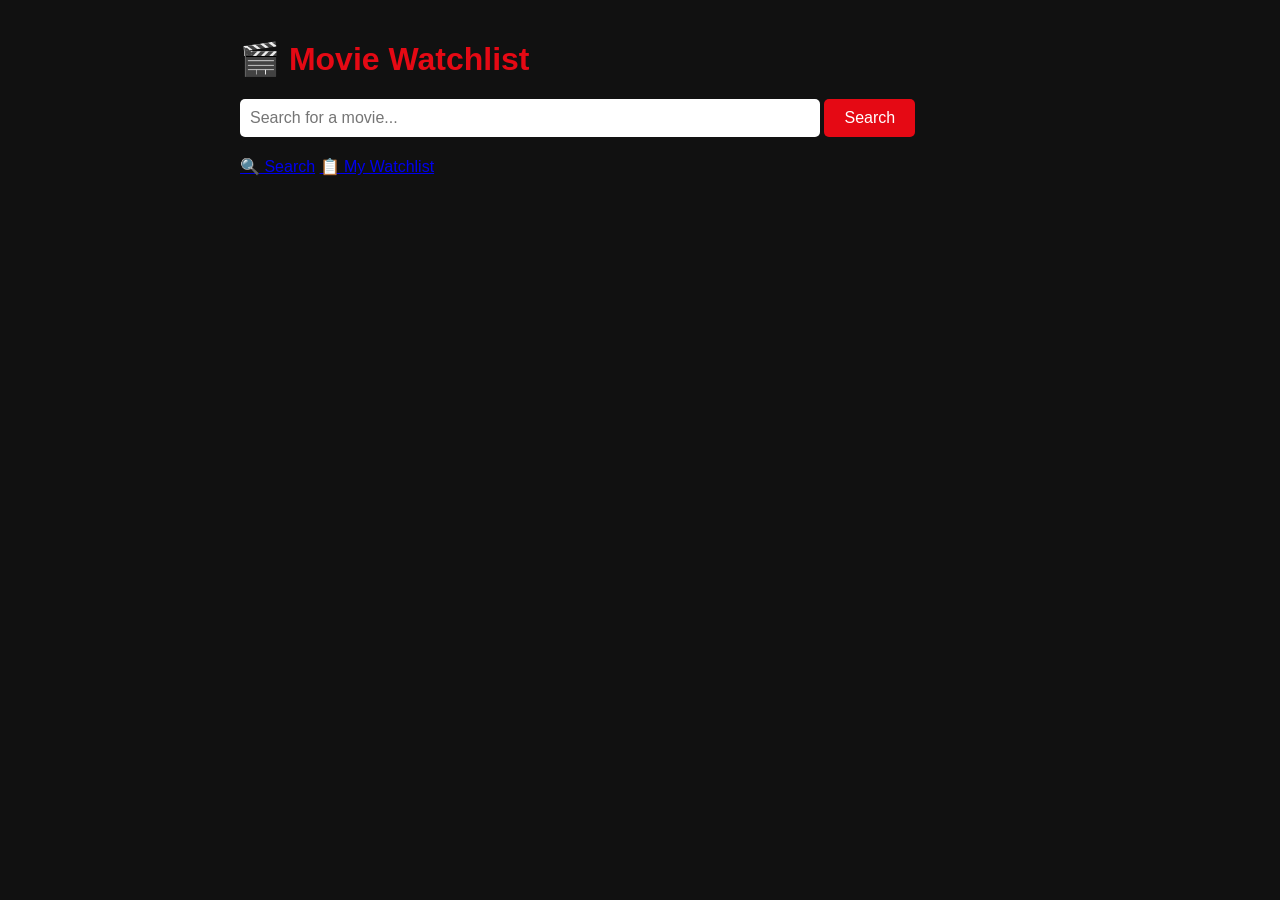
==== Movie-watchlist/templates/index.html @ ce65ae41 "first commit" ====
<!DOCTYPE html>
<html lang="en">
<head>
    <meta charset="UTF-8">
    <title>Movie Watchlist</title>
    <style>
        body { font-family: Arial, sans-serif; max-width: 800px; margin: 40px auto; padding: 0 20px; background: #111; color: #fff; }
        h1 { color: #e50914; }
        input { padding: 10px; width: 70%; font-size: 16px; border-radius: 5px; border: none; }
        button { padding: 10px 20px; background: #e50914; color: white; border: none; border-radius: 5px; cursor: pointer; font-size: 16px; }
        .results { display: flex; flex-wrap: wrap; gap: 15px; margin-top: 20px; }
        .movie-card { background: #222; border-radius: 8px; padding: 10px; width: 140px; text-align: center; }
        .movie-card img { width: 120px; height: 180px; object-fit: cover; border-radius: 5px; }
        .movie-card p { font-size: 13px; margin: 5px 0; }
        .add-btn { background: #e50914; color: white; border: none; border-radius: 4px; padding: 5px 10px; cursor: pointer; margin-top: 5px; }
    </style>
</head>
<body>
    <h1>🎬 Movie Watchlist</h1>
    <input type="text" id="search-input" placeholder="Search for a movie...">
    <button onclick="searchMovies()">Search</button>
    <div class="results" id="results"></div>

    <script>
        async function searchMovies() {
            const query = document.getElementById("search-input").value;
            const response = await fetch(`/search?q=${query}`);
            const movies = await response.json();

            const container = document.getElementById("results");
            container.innerHTML = "";

            movies.forEach(movie => {
                const card = document.createElement("div");
                card.className = "movie-card";
                card.innerHTML = `
                    ${movie.poster ? `<img src="${movie.poster}" alt="${movie.title}">` : "🎬"}
                    <p><strong>${movie.title}</strong></p>
                    <p>${movie.year}</p>
                    <button class="add-btn" onclick="addMovie(${movie.tmdb_id}, '${movie.title.replace(/'/g, "\\'")}', '${movie.poster}')">+ Add</button>
                `;
                container.appendChild(card);
            });
        }

        async function addMovie(tmdb_id, title, poster) {
    const response = await fetch("/add", {
        method: "POST",
        headers: { "Content-Type": "application/json" },
        body: JSON.stringify({ tmdb_id, title, poster })
    });
    const result = await response.json();
    alert(result.message);
}

        document.getElementById("search-input").addEventListener("keypress", function(e) {
            if (e.key === "Enter") searchMovies();
        });
    </script>
</body>
<nav>
    <a href="/">🔍 Search</a>
    <a href="/watchlist-page">📋 My Watchlist</a>
</nav>
</html>
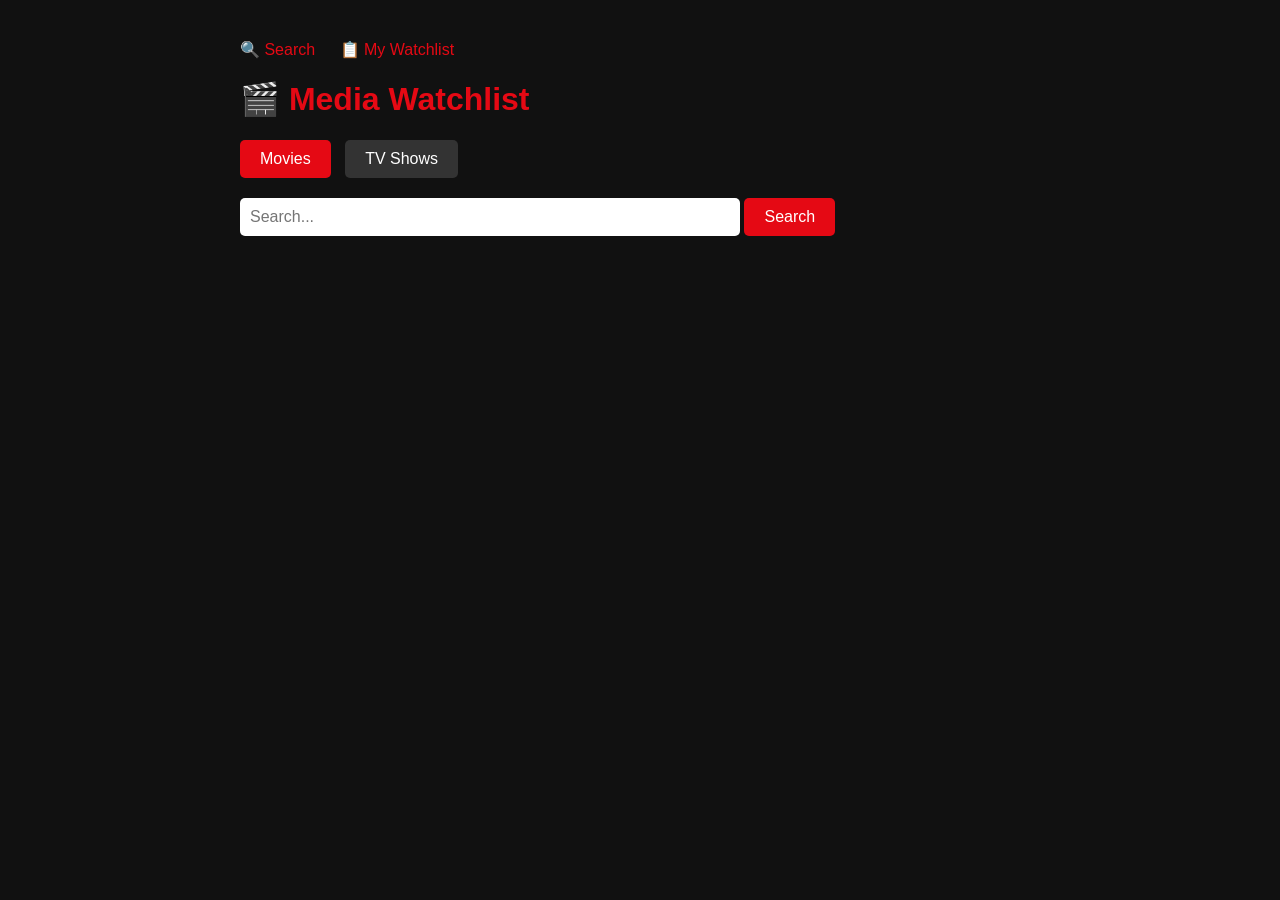
==== commit ffbe610f: "Tv shows added" ====
--- a/Movie-watchlist/templates/index.html
+++ b/Movie-watchlist/templates/index.html
@@ -2,64 +2,89 @@
 <html lang="en">
 <head>
     <meta charset="UTF-8">
-    <title>Movie Watchlist</title>
+    <title>Media Watchlist</title>
     <style>
         body { font-family: Arial, sans-serif; max-width: 800px; margin: 40px auto; padding: 0 20px; background: #111; color: #fff; }
         h1 { color: #e50914; }
-        input { padding: 10px; width: 70%; font-size: 16px; border-radius: 5px; border: none; }
+        nav a { color: #e50914; text-decoration: none; margin-right: 20px; font-size: 16px; }
+        .search-bar { margin-top: 20px; }
+        input { padding: 10px; width: 60%; font-size: 16px; border-radius: 5px; border: none; }
         button { padding: 10px 20px; background: #e50914; color: white; border: none; border-radius: 5px; cursor: pointer; font-size: 16px; }
+        .toggle { margin: 15px 0; }
+        .toggle button { background: #333; margin-right: 10px; }
+        .toggle button.active { background: #e50914; }
         .results { display: flex; flex-wrap: wrap; gap: 15px; margin-top: 20px; }
         .movie-card { background: #222; border-radius: 8px; padding: 10px; width: 140px; text-align: center; }
         .movie-card img { width: 120px; height: 180px; object-fit: cover; border-radius: 5px; }
         .movie-card p { font-size: 13px; margin: 5px 0; }
         .add-btn { background: #e50914; color: white; border: none; border-radius: 4px; padding: 5px 10px; cursor: pointer; margin-top: 5px; }
+        .badge { background: #333; font-size: 11px; padding: 2px 6px; border-radius: 10px; }
     </style>
 </head>
 <body>
-    <h1>🎬 Movie Watchlist</h1>
-    <input type="text" id="search-input" placeholder="Search for a movie...">
-    <button onclick="searchMovies()">Search</button>
+    <nav>
+        <a href="/">🔍 Search</a>
+        <a href="/watchlist-page">📋 My Watchlist</a>
+    </nav>
+    <h1>🎬 Media Watchlist</h1>
+
+    <div class="toggle">
+        <button class="active" id="btn-movie" onclick="setType('movie')">Movies</button>
+        <button id="btn-tv" onclick="setType('tv')">TV Shows</button>
+    </div>
+
+    <div class="search-bar">
+        <input type="text" id="search-input" placeholder="Search...">
+        <button onclick="searchMedia()">Search</button>
+    </div>
+
     <div class="results" id="results"></div>
 
     <script>
-        async function searchMovies() {
+        let currentType = "movie";
+
+        function setType(type) {
+            currentType = type;
+            document.getElementById("btn-movie").classList.toggle("active", type === "movie");
+            document.getElementById("btn-tv").classList.toggle("active", type === "tv");
+            document.getElementById("results").innerHTML = "";
+            document.getElementById("search-input").placeholder = type === "movie" ? "Search for a movie..." : "Search for a TV show...";
+        }
+
+        async function searchMedia() {
             const query = document.getElementById("search-input").value;
-            const response = await fetch(`/search?q=${query}`);
-            const movies = await response.json();
+            const response = await fetch(`/search?q=${query}&type=${currentType}`);
+            const items = await response.json();
 
             const container = document.getElementById("results");
             container.innerHTML = "";
 
-            movies.forEach(movie => {
+            items.forEach(item => {
                 const card = document.createElement("div");
                 card.className = "movie-card";
                 card.innerHTML = `
-                    ${movie.poster ? `<img src="${movie.poster}" alt="${movie.title}">` : "🎬"}
-                    <p><strong>${movie.title}</strong></p>
-                    <p>${movie.year}</p>
-                    <button class="add-btn" onclick="addMovie(${movie.tmdb_id}, '${movie.title.replace(/'/g, "\\'")}', '${movie.poster}')">+ Add</button>
+                    ${item.poster ? `<img src="${item.poster}" alt="${item.title}">` : "🎬"}
+                    <p><strong>${item.title}</strong></p>
+                    <p>${item.year} <span class="badge">${item.media_type === "movie" ? "Movie" : "TV"}</span></p>
+                    <button class="add-btn" onclick="addMedia(${item.tmdb_id}, '${item.title.replace(/'/g, "\\'")}', '${item.poster}', '${item.media_type}')">+ Add</button>
                 `;
                 container.appendChild(card);
             });
         }
 
-        async function addMovie(tmdb_id, title, poster) {
-    const response = await fetch("/add", {
-        method: "POST",
-        headers: { "Content-Type": "application/json" },
-        body: JSON.stringify({ tmdb_id, title, poster })
-    });
-    const result = await response.json();
-    alert(result.message);
-}
+        async function addMedia(tmdb_id, title, poster, media_type) {
+            const response = await fetch("/add", {
+                method: "POST",
+                headers: { "Content-Type": "application/json" },
+                body: JSON.stringify({ tmdb_id, title, poster, media_type })
+            });
+            const result = await response.json();
+            alert(result.message);
+        }
 
         document.getElementById("search-input").addEventListener("keypress", function(e) {
-            if (e.key === "Enter") searchMovies();
+            if (e.key === "Enter") searchMedia();
         });
     </script>
 </body>
-<nav>
-    <a href="/">🔍 Search</a>
-    <a href="/watchlist-page">📋 My Watchlist</a>
-</nav>
 </html>
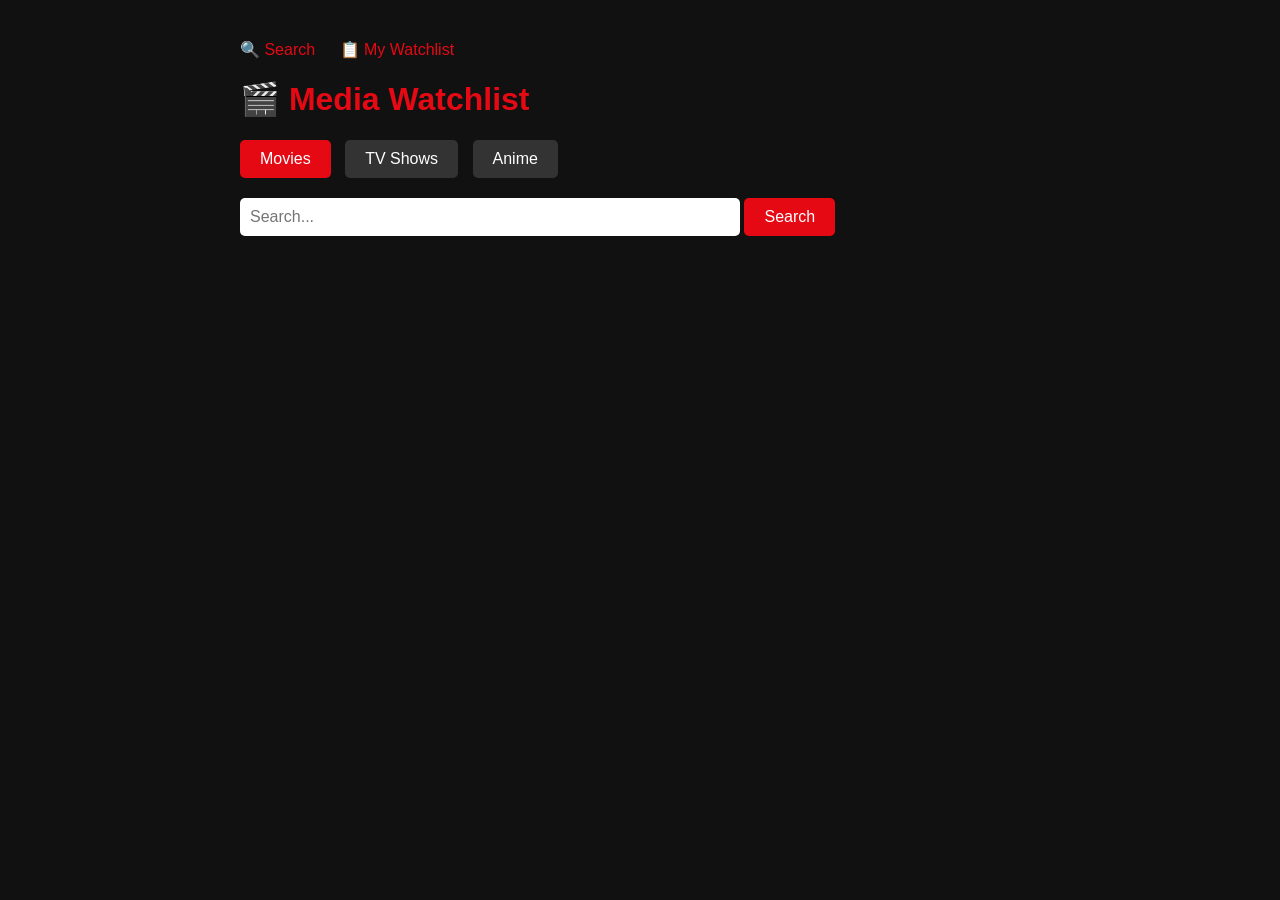
==== commit c9230114: "Anime Added" ====
--- a/Movie-watchlist/templates/index.html
+++ b/Movie-watchlist/templates/index.html
@@ -29,9 +29,10 @@
     <h1>🎬 Media Watchlist</h1>
 
     <div class="toggle">
-        <button class="active" id="btn-movie" onclick="setType('movie')">Movies</button>
-        <button id="btn-tv" onclick="setType('tv')">TV Shows</button>
-    </div>
+    <button class="active" id="btn-movie" onclick="setType('movie')">Movies</button>
+    <button id="btn-tv" onclick="setType('tv')">TV Shows</button>
+    <button id="btn-anime" onclick="setType('anime')">Anime</button>
+</div>
 
     <div class="search-bar">
         <input type="text" id="search-input" placeholder="Search...">
@@ -44,12 +45,14 @@
         let currentType = "movie";
 
         function setType(type) {
-            currentType = type;
-            document.getElementById("btn-movie").classList.toggle("active", type === "movie");
-            document.getElementById("btn-tv").classList.toggle("active", type === "tv");
-            document.getElementById("results").innerHTML = "";
-            document.getElementById("search-input").placeholder = type === "movie" ? "Search for a movie..." : "Search for a TV show...";
-        }
+    currentType = type;
+    document.getElementById("btn-movie").classList.toggle("active", type === "movie");
+    document.getElementById("btn-tv").classList.toggle("active", type === "tv");
+    document.getElementById("btn-anime").classList.toggle("active", type === "anime");
+    document.getElementById("results").innerHTML = "";
+    const placeholders = { movie: "Search for a movie...", tv: "Search for a TV show...", anime: "Search for an anime..." };
+    document.getElementById("search-input").placeholder = placeholders[type];
+}
 
         async function searchMedia() {
             const query = document.getElementById("search-input").value;
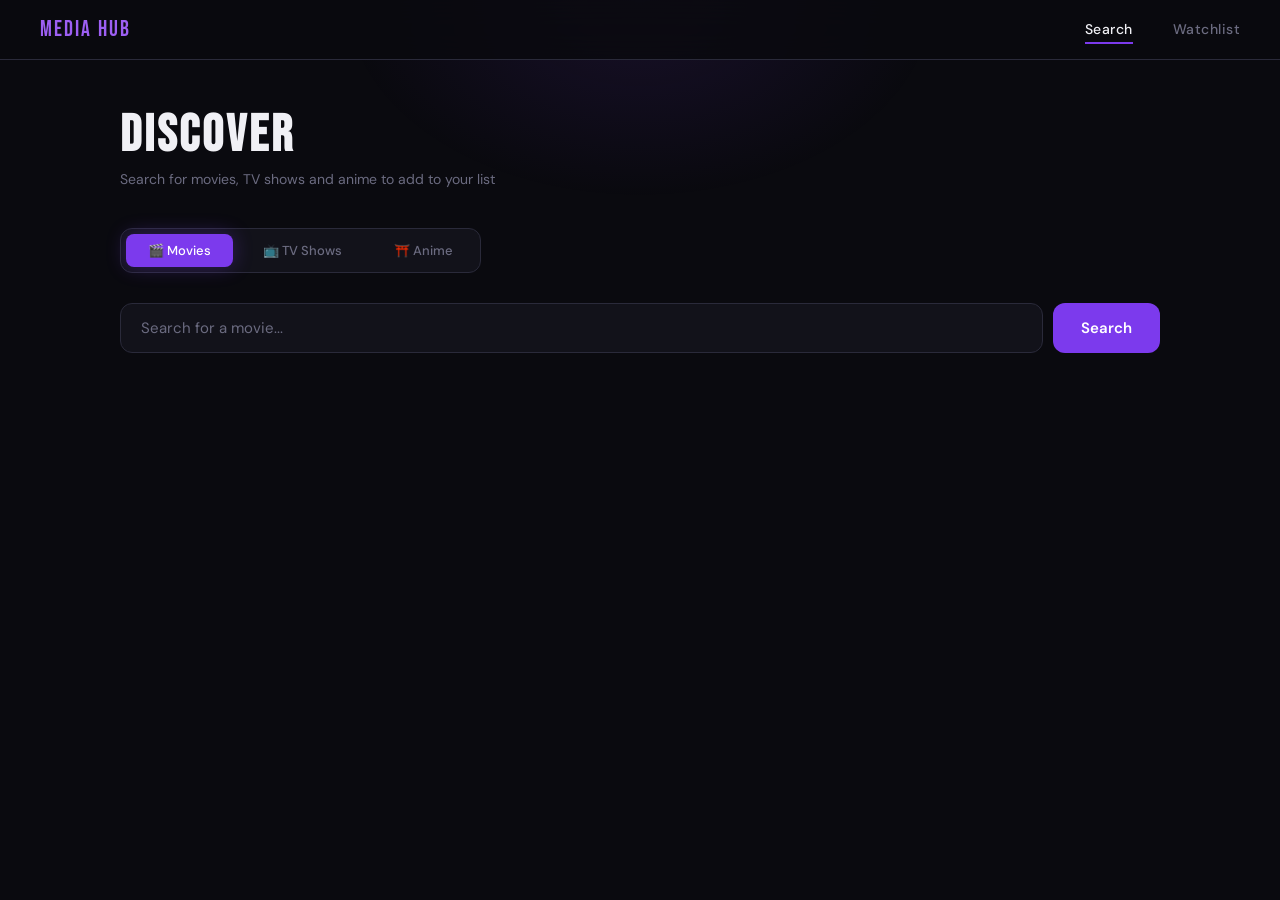
==== commit ae42c9e8: "complete UI redesign, able to view media details like genre, audience score, and summary" ====
--- a/Movie-watchlist/templates/index.html
+++ b/Movie-watchlist/templates/index.html
@@ -2,74 +2,355 @@
 <html lang="en">
 <head>
     <meta charset="UTF-8">
-    <title>Media Watchlist</title>
+    <title>Media Hub</title>
+    <link href="https://fonts.googleapis.com/css2?family=Bebas+Neue&family=DM+Sans:wght@300;400;500;600&display=swap" rel="stylesheet">
     <style>
-        body { font-family: Arial, sans-serif; max-width: 800px; margin: 40px auto; padding: 0 20px; background: #111; color: #fff; }
-        h1 { color: #e50914; }
-        nav a { color: #e50914; text-decoration: none; margin-right: 20px; font-size: 16px; }
-        .search-bar { margin-top: 20px; }
-        input { padding: 10px; width: 60%; font-size: 16px; border-radius: 5px; border: none; }
-        button { padding: 10px 20px; background: #e50914; color: white; border: none; border-radius: 5px; cursor: pointer; font-size: 16px; }
-        .toggle { margin: 15px 0; }
-        .toggle button { background: #333; margin-right: 10px; }
-        .toggle button.active { background: #e50914; }
-        .results { display: flex; flex-wrap: wrap; gap: 15px; margin-top: 20px; }
-        .movie-card { background: #222; border-radius: 8px; padding: 10px; width: 140px; text-align: center; }
-        .movie-card img { width: 120px; height: 180px; object-fit: cover; border-radius: 5px; }
-        .movie-card p { font-size: 13px; margin: 5px 0; }
-        .add-btn { background: #e50914; color: white; border: none; border-radius: 4px; padding: 5px 10px; cursor: pointer; margin-top: 5px; }
-        .badge { background: #333; font-size: 11px; padding: 2px 6px; border-radius: 10px; }
+        :root {
+            --bg: #0a0a0f;
+            --surface: #12121a;
+            --surface2: #1a1a26;
+            --border: #2a2a3a;
+            --purple: #7c3aed;
+            --purple-light: #9d5ff3;
+            --purple-glow: rgba(124, 58, 237, 0.3);
+            --text: #f0f0f5;
+            --muted: #6b6b80;
+        }
+
+        * { margin: 0; padding: 0; box-sizing: border-box; }
+
+        body {
+            font-family: 'DM Sans', sans-serif;
+            background: var(--bg);
+            color: var(--text);
+            min-height: 100vh;
+        }
+
+        /* Ambient background */
+        body::before {
+            content: '';
+            position: fixed;
+            top: -200px;
+            left: 50%;
+            transform: translateX(-50%);
+            width: 600px;
+            height: 400px;
+            background: radial-gradient(ellipse, rgba(124, 58, 237, 0.12) 0%, transparent 70%);
+            pointer-events: none;
+            z-index: 0;
+        }
+
+        nav {
+            position: sticky;
+            top: 0;
+            z-index: 100;
+            background: rgba(10, 10, 15, 0.85);
+            backdrop-filter: blur(20px);
+            border-bottom: 1px solid var(--border);
+            padding: 0 40px;
+            display: flex;
+            align-items: center;
+            gap: 40px;
+            height: 60px;
+        }
+
+        .nav-logo {
+            font-family: 'Bebas Neue', sans-serif;
+            font-size: 22px;
+            letter-spacing: 2px;
+            color: var(--purple-light);
+            margin-right: auto;
+        }
+
+        nav a {
+            color: var(--muted);
+            text-decoration: none;
+            font-size: 14px;
+            font-weight: 500;
+            letter-spacing: 0.5px;
+            transition: color 0.2s;
+            padding: 4px 0;
+            border-bottom: 2px solid transparent;
+        }
+
+        nav a:hover, nav a.active {
+            color: var(--text);
+            border-bottom-color: var(--purple);
+        }
+
+        .container {
+            max-width: 1100px;
+            margin: 0 auto;
+            padding: 50px 30px;
+            position: relative;
+            z-index: 1;
+        }
+
+        .page-title {
+            font-family: 'Bebas Neue', sans-serif;
+            font-size: 52px;
+            letter-spacing: 3px;
+            line-height: 1;
+            margin-bottom: 8px;
+        }
+
+        .page-subtitle {
+            color: var(--muted);
+            font-size: 14px;
+            margin-bottom: 40px;
+        }
+
+        /* Toggle */
+        .toggle {
+            display: flex;
+            gap: 8px;
+            margin-bottom: 30px;
+            background: var(--surface);
+            padding: 5px;
+            border-radius: 12px;
+            width: fit-content;
+            border: 1px solid var(--border);
+        }
+
+        .toggle button {
+            padding: 8px 22px;
+            border: none;
+            border-radius: 8px;
+            cursor: pointer;
+            font-family: 'DM Sans', sans-serif;
+            font-size: 13px;
+            font-weight: 500;
+            background: transparent;
+            color: var(--muted);
+            transition: all 0.2s;
+        }
+
+        .toggle button.active {
+            background: var(--purple);
+            color: white;
+            box-shadow: 0 0 20px var(--purple-glow);
+        }
+
+        /* Search bar */
+        .search-bar {
+            display: flex;
+            gap: 10px;
+            margin-bottom: 40px;
+        }
+
+        .search-bar input {
+            flex: 1;
+            padding: 14px 20px;
+            background: var(--surface);
+            border: 1px solid var(--border);
+            border-radius: 12px;
+            color: var(--text);
+            font-family: 'DM Sans', sans-serif;
+            font-size: 15px;
+            outline: none;
+            transition: border-color 0.2s, box-shadow 0.2s;
+        }
+
+        .search-bar input:focus {
+            border-color: var(--purple);
+            box-shadow: 0 0 0 3px var(--purple-glow);
+        }
+
+        .search-bar input::placeholder { color: var(--muted); }
+
+        .btn-primary {
+            padding: 14px 28px;
+            background: var(--purple);
+            color: white;
+            border: none;
+            border-radius: 12px;
+            cursor: pointer;
+            font-family: 'DM Sans', sans-serif;
+            font-size: 15px;
+            font-weight: 600;
+            transition: all 0.2s;
+            white-space: nowrap;
+        }
+
+        .btn-primary:hover {
+            background: var(--purple-light);
+            box-shadow: 0 0 25px var(--purple-glow);
+            transform: translateY(-1px);
+        }
+
+        /* Results grid */
+        .results {
+            display: grid;
+            grid-template-columns: repeat(auto-fill, minmax(150px, 1fr));
+            gap: 20px;
+        }
+
+        .movie-card {
+            background: var(--surface);
+            border-radius: 12px;
+            overflow: hidden;
+            border: 1px solid var(--border);
+            transition: all 0.25s;
+            cursor: pointer;
+        }
+
+        .movie-card:hover {
+            transform: translateY(-5px);
+            border-color: var(--purple);
+            box-shadow: 0 10px 40px rgba(124, 58, 237, 0.2);
+        }
+
+        .movie-card img {
+            width: 100%;
+            aspect-ratio: 2/3;
+            object-fit: cover;
+            display: block;
+        }
+
+        .movie-card-no-poster {
+            width: 100%;
+            aspect-ratio: 2/3;
+            background: var(--surface2);
+            display: flex;
+            align-items: center;
+            justify-content: center;
+            font-size: 40px;
+        }
+
+        .card-info {
+            padding: 10px 12px 12px;
+        }
+
+        .card-info p {
+            font-size: 12px;
+            font-weight: 500;
+            line-height: 1.4;
+            margin-bottom: 4px;
+            white-space: nowrap;
+            overflow: hidden;
+            text-overflow: ellipsis;
+        }
+
+        .card-year {
+            color: var(--muted);
+            font-size: 11px !important;
+            margin-bottom: 8px !important;
+        }
+
+        .badge {
+            display: inline-block;
+            font-size: 10px;
+            padding: 2px 8px;
+            border-radius: 20px;
+            background: var(--surface2);
+            color: var(--muted);
+            border: 1px solid var(--border);
+            margin-bottom: 8px;
+        }
+
+        .add-btn {
+            width: 100%;
+            padding: 7px;
+            background: var(--purple);
+            color: white;
+            border: none;
+            border-radius: 7px;
+            cursor: pointer;
+            font-family: 'DM Sans', sans-serif;
+            font-size: 12px;
+            font-weight: 600;
+            transition: all 0.2s;
+        }
+
+        .add-btn:hover {
+            background: var(--purple-light);
+        }
+
+        .empty-state {
+            text-align: center;
+            padding: 80px 20px;
+            color: var(--muted);
+        }
+
+        .empty-state .icon { font-size: 48px; margin-bottom: 16px; }
+        .empty-state p { font-size: 16px; }
     </style>
 </head>
 <body>
     <nav>
-        <a href="/">🔍 Search</a>
-        <a href="/watchlist-page">📋 My Watchlist</a>
+        <span class="nav-logo">MEDIA HUB</span>
+        <a href="/" class="active">Search</a>
+        <a href="/watchlist-page">Watchlist</a>
     </nav>
-    <h1>🎬 Media Watchlist</h1>
-
-    <div class="toggle">
-    <button class="active" id="btn-movie" onclick="setType('movie')">Movies</button>
-    <button id="btn-tv" onclick="setType('tv')">TV Shows</button>
-    <button id="btn-anime" onclick="setType('anime')">Anime</button>
-</div>
-
-    <div class="search-bar">
-        <input type="text" id="search-input" placeholder="Search...">
-        <button onclick="searchMedia()">Search</button>
+
+    <div class="container">
+        <h1 class="page-title">DISCOVER</h1>
+        <p class="page-subtitle">Search for movies, TV shows and anime to add to your list</p>
+
+        <div class="toggle">
+            <button class="active" id="btn-movie" onclick="setType('movie')">🎬 Movies</button>
+            <button id="btn-tv" onclick="setType('tv')">📺 TV Shows</button>
+            <button id="btn-anime" onclick="setType('anime')">⛩️ Anime</button>
+        </div>
+
+        <div class="search-bar">
+            <input type="text" id="search-input" placeholder="Search for a movie...">
+            <button class="btn-primary" onclick="searchMedia()">Search</button>
+        </div>
+
+        <div class="results" id="results"></div>
     </div>
-
-    <div class="results" id="results"></div>
 
     <script>
         let currentType = "movie";
 
         function setType(type) {
-    currentType = type;
-    document.getElementById("btn-movie").classList.toggle("active", type === "movie");
-    document.getElementById("btn-tv").classList.toggle("active", type === "tv");
-    document.getElementById("btn-anime").classList.toggle("active", type === "anime");
-    document.getElementById("results").innerHTML = "";
-    const placeholders = { movie: "Search for a movie...", tv: "Search for a TV show...", anime: "Search for an anime..." };
-    document.getElementById("search-input").placeholder = placeholders[type];
-}
+            currentType = type;
+            document.getElementById("btn-movie").classList.toggle("active", type === "movie");
+            document.getElementById("btn-tv").classList.toggle("active", type === "tv");
+            document.getElementById("btn-anime").classList.toggle("active", type === "anime");
+            document.getElementById("results").innerHTML = "";
+            const placeholders = {
+                movie: "Search for a movie...",
+                tv: "Search for a TV show...",
+                anime: "Search for an anime..."
+            };
+            document.getElementById("search-input").placeholder = placeholders[type];
+        }
 
         async function searchMedia() {
             const query = document.getElementById("search-input").value;
+            if (!query.trim()) return;
+
+            const container = document.getElementById("results");
+            container.innerHTML = `<div class="empty-state"><div class="icon">⏳</div><p>Searching...</p></div>`;
+
             const response = await fetch(`/search?q=${query}&type=${currentType}`);
             const items = await response.json();
 
-            const container = document.getElementById("results");
             container.innerHTML = "";
+
+            if (items.length === 0) {
+                container.innerHTML = `<div class="empty-state"><div class="icon">🔍</div><p>No results found</p></div>`;
+                return;
+            }
 
             items.forEach(item => {
                 const card = document.createElement("div");
                 card.className = "movie-card";
                 card.innerHTML = `
-                    ${item.poster ? `<img src="${item.poster}" alt="${item.title}">` : "🎬"}
-                    <p><strong>${item.title}</strong></p>
-                    <p>${item.year} <span class="badge">${item.media_type === "movie" ? "Movie" : "TV"}</span></p>
-                    <button class="add-btn" onclick="addMedia(${item.tmdb_id}, '${item.title.replace(/'/g, "\\'")}', '${item.poster}', '${item.media_type}')">+ Add</button>
+                    <a href="/details?type=${item.media_type}&id=${item.tmdb_id}">
+    ${item.poster && item.poster !== 'None'
+        ? `<img src="${item.poster}" alt="${item.title}">`
+        : `<div class="movie-card-no-poster">🎬</div>`}
+</a>
+<div class="card-info">
+    <a href="/details?type=${item.media_type}&id=${item.tmdb_id}" style="text-decoration:none; color:inherit;">
+        <p title="${item.title}"><strong>${item.title}</strong></p>
+    </a>
+                        <p class="card-year">${item.year} · <span class="badge">${item.media_type === "movie" ? "Movie" : item.media_type === "tv" ? "TV" : "Anime"}</span></p>
+                        <button class="add-btn" onclick="addMedia(${item.tmdb_id}, '${item.title.replace(/'/g, "\\'")}', '${item.poster}', '${item.media_type}')">+ Add</button>
+                    </div>
                 `;
                 container.appendChild(card);
             });
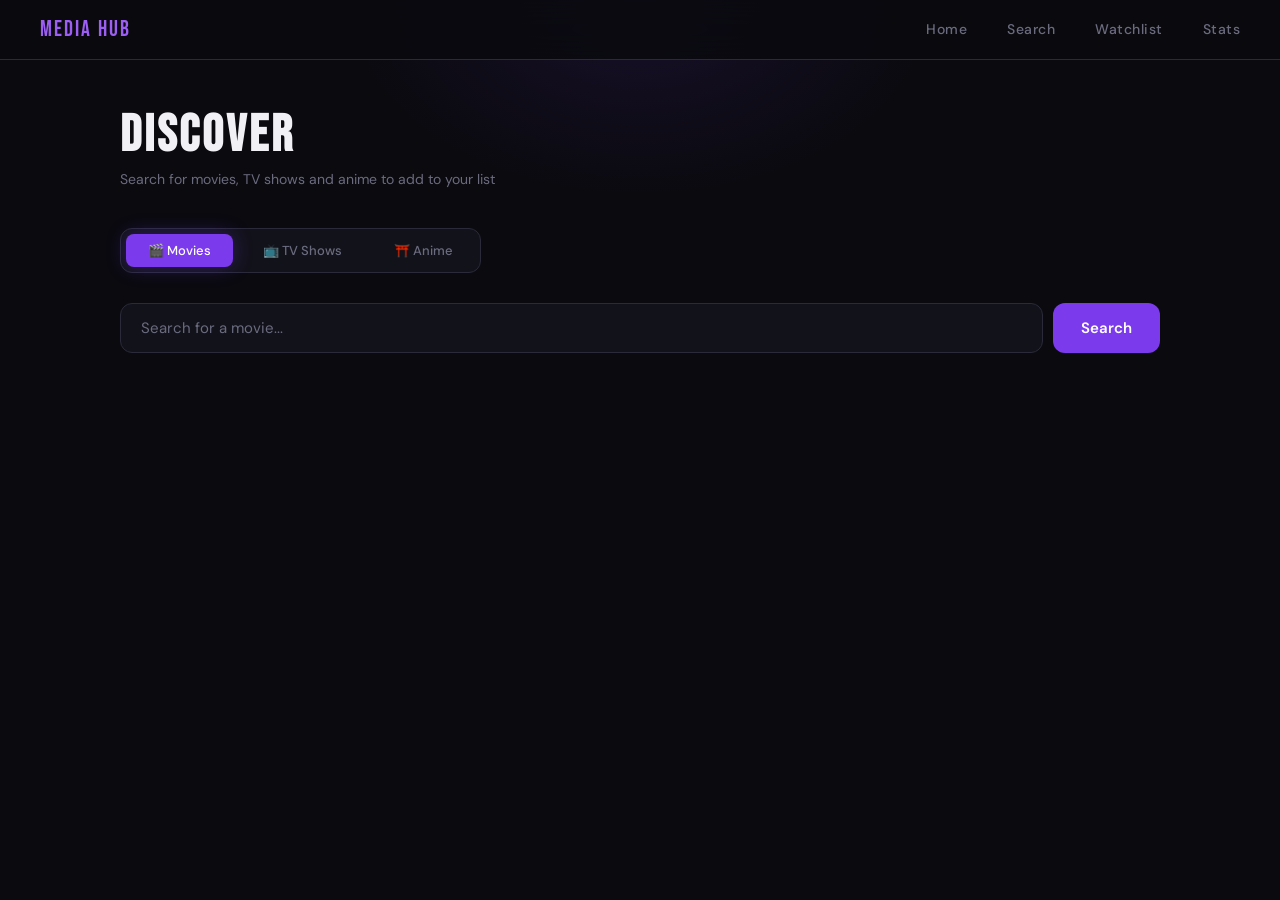
==== commit 0c0f6ce4: "Complete UI overhaul, Details page added for Media, stats page added, home page added" ====
--- a/Movie-watchlist/templates/index.html
+++ b/Movie-watchlist/templates/index.html
@@ -274,13 +274,45 @@
 
         .empty-state .icon { font-size: 48px; margin-bottom: 16px; }
         .empty-state p { font-size: 16px; }
+        /* Page transitions */
+body {
+    animation: pageFadeIn 0.3s ease forwards;
+}
+
+@keyframes pageFadeIn {
+    from { opacity: 0; transform: translateY(8px); }
+    to { opacity: 1; transform: translateY(0); }
+}
+
+.movie-card, .stat-card, .section {
+    opacity: 0;
+    animation: cardPop 0.3s ease forwards;
+}
+
+.movie-card:nth-child(1), .stat-card:nth-child(1) { animation-delay: 0.05s; }
+.movie-card:nth-child(2), .stat-card:nth-child(2) { animation-delay: 0.1s; }
+.movie-card:nth-child(3), .stat-card:nth-child(3) { animation-delay: 0.15s; }
+.movie-card:nth-child(4), .stat-card:nth-child(4) { animation-delay: 0.2s; }
+.movie-card:nth-child(5), .stat-card:nth-child(5) { animation-delay: 0.25s; }
+.movie-card:nth-child(6), .stat-card:nth-child(6) { animation-delay: 0.3s; }
+.section:nth-child(1) { animation-delay: 0.1s; }
+.section:nth-child(2) { animation-delay: 0.2s; }
+.section:nth-child(3) { animation-delay: 0.3s; }
+.section:nth-child(4) { animation-delay: 0.4s; }
+
+@keyframes cardPop {
+    from { opacity: 0; transform: translateY(12px); }
+    to { opacity: 1; transform: translateY(0); }
+}
     </style>
 </head>
 <body>
     <nav>
         <span class="nav-logo">MEDIA HUB</span>
-        <a href="/" class="active">Search</a>
+        <a href="/">Home</a>
+        <a href="/discover">Search</a>
         <a href="/watchlist-page">Watchlist</a>
+        <a href="/stats">Stats</a>
     </nav>
 
     <div class="container">
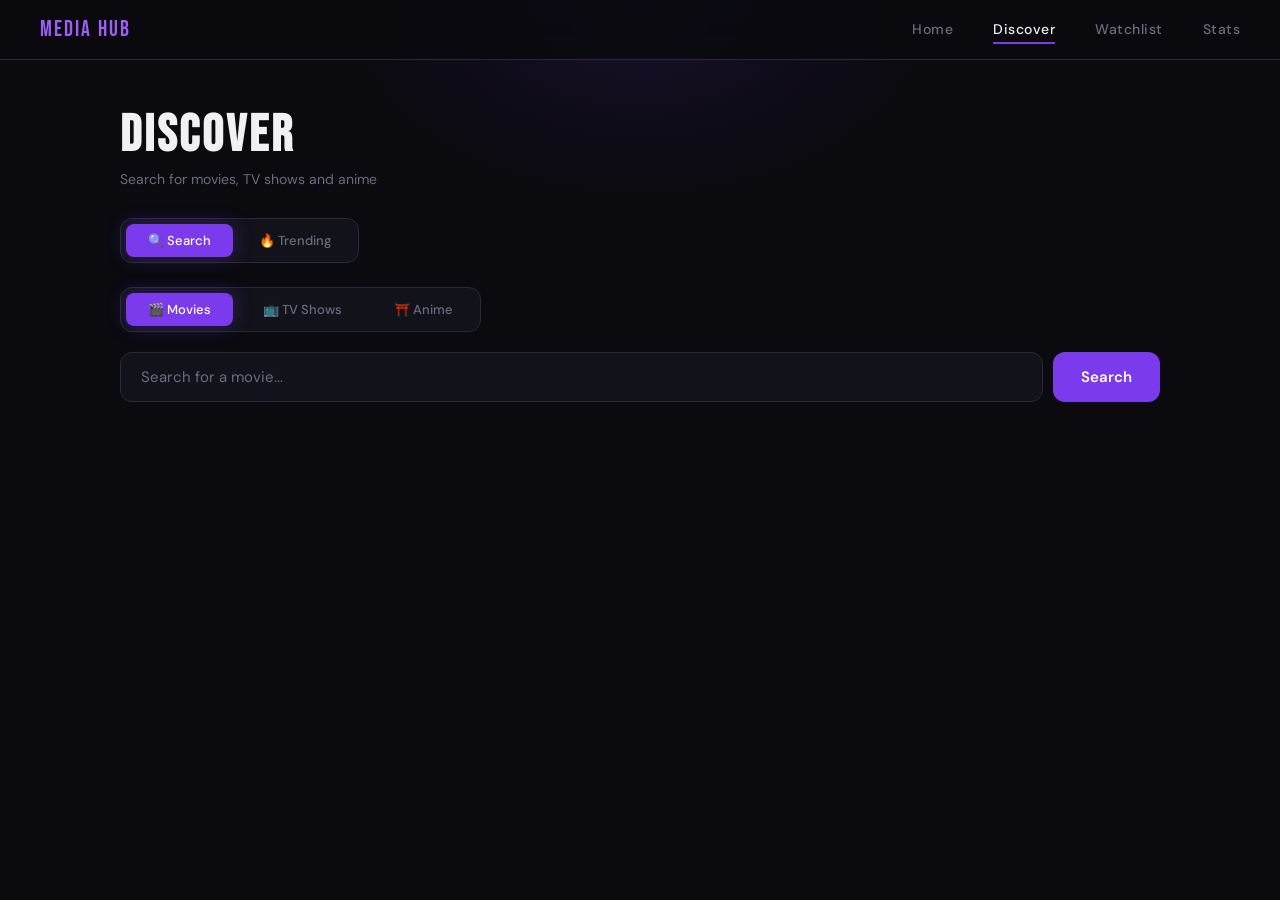
==== commit d43b293b: "added trending page" ====
--- a/Movie-watchlist/templates/index.html
+++ b/Movie-watchlist/templates/index.html
@@ -2,7 +2,7 @@
 <html lang="en">
 <head>
     <meta charset="UTF-8">
-    <title>Media Hub</title>
+    <title>Discover — Media Hub</title>
     <link href="https://fonts.googleapis.com/css2?family=Bebas+Neue&family=DM+Sans:wght@300;400;500;600&display=swap" rel="stylesheet">
     <style>
         :root {
@@ -24,9 +24,14 @@
             background: var(--bg);
             color: var(--text);
             min-height: 100vh;
-        }
-
-        /* Ambient background */
+            animation: pageFadeIn 0.3s ease forwards;
+        }
+
+        @keyframes pageFadeIn {
+            from { opacity: 0; transform: translateY(8px); }
+            to { opacity: 1; transform: translateY(0); }
+        }
+
         body::before {
             content: '';
             position: fixed;
@@ -97,14 +102,14 @@
         .page-subtitle {
             color: var(--muted);
             font-size: 14px;
-            margin-bottom: 40px;
-        }
-
-        /* Toggle */
-        .toggle {
-            display: flex;
-            gap: 8px;
             margin-bottom: 30px;
+        }
+
+        /* Mode tabs */
+        .mode-tabs {
+            display: flex;
+            gap: 4px;
+            margin-bottom: 24px;
             background: var(--surface);
             padding: 5px;
             border-radius: 12px;
@@ -112,6 +117,39 @@
             border: 1px solid var(--border);
         }
 
+        .mode-tab {
+            padding: 8px 22px;
+            border: none;
+            border-radius: 8px;
+            cursor: pointer;
+            font-family: 'DM Sans', sans-serif;
+            font-size: 13px;
+            font-weight: 500;
+            background: transparent;
+            color: var(--muted);
+            transition: all 0.2s;
+        }
+
+        .mode-tab.active {
+            background: var(--purple);
+            color: white;
+            box-shadow: 0 0 20px var(--purple-glow);
+        }
+
+        /* Search section */
+        #search-section { }
+
+        .toggle {
+            display: flex;
+            gap: 8px;
+            margin-bottom: 20px;
+            background: var(--surface);
+            padding: 5px;
+            border-radius: 12px;
+            width: fit-content;
+            border: 1px solid var(--border);
+        }
+
         .toggle button {
             padding: 8px 22px;
             border: none;
@@ -131,11 +169,10 @@
             box-shadow: 0 0 20px var(--purple-glow);
         }
 
-        /* Search bar */
         .search-bar {
             display: flex;
             gap: 10px;
-            margin-bottom: 40px;
+            margin-bottom: 30px;
         }
 
         .search-bar input {
@@ -178,11 +215,44 @@
             transform: translateY(-1px);
         }
 
+        /* Trending section */
+        #trending-section { display: none; }
+
+        .trending-toggle {
+            display: flex;
+            gap: 8px;
+            margin-bottom: 24px;
+            background: var(--surface);
+            padding: 5px;
+            border-radius: 12px;
+            width: fit-content;
+            border: 1px solid var(--border);
+        }
+
+        .trending-toggle button {
+            padding: 8px 22px;
+            border: none;
+            border-radius: 8px;
+            cursor: pointer;
+            font-family: 'DM Sans', sans-serif;
+            font-size: 13px;
+            font-weight: 500;
+            background: transparent;
+            color: var(--muted);
+            transition: all 0.2s;
+        }
+
+        .trending-toggle button.active {
+            background: var(--purple);
+            color: white;
+            box-shadow: 0 0 20px var(--purple-glow);
+        }
+
         /* Results grid */
         .results {
             display: grid;
-            grid-template-columns: repeat(auto-fill, minmax(150px, 1fr));
-            gap: 20px;
+            grid-template-columns: repeat(auto-fill, minmax(140px, 1fr));
+            gap: 18px;
         }
 
         .movie-card {
@@ -191,7 +261,13 @@
             overflow: hidden;
             border: 1px solid var(--border);
             transition: all 0.25s;
-            cursor: pointer;
+            opacity: 0;
+            animation: cardPop 0.3s ease forwards;
+        }
+
+        @keyframes cardPop {
+            from { opacity: 0; transform: translateY(10px); }
+            to { opacity: 1; transform: translateY(0); }
         }
 
         .movie-card:hover {
@@ -200,12 +276,21 @@
             box-shadow: 0 10px 40px rgba(124, 58, 237, 0.2);
         }
 
-        .movie-card img {
+        .card-poster-wrap {
+            position: relative;
+            aspect-ratio: 2/3;
+            overflow: hidden;
+        }
+
+        .card-poster-wrap img {
             width: 100%;
-            aspect-ratio: 2/3;
+            height: 100%;
             object-fit: cover;
             display: block;
-        }
+            transition: transform 0.3s ease;
+        }
+
+        .movie-card:hover .card-poster-wrap img { transform: scale(1.04); }
 
         .movie-card-no-poster {
             width: 100%;
@@ -217,9 +302,7 @@
             font-size: 40px;
         }
 
-        .card-info {
-            padding: 10px 12px 12px;
-        }
+        .card-info { padding: 10px 12px 12px; }
 
         .card-info p {
             font-size: 12px;
@@ -231,10 +314,13 @@
             text-overflow: ellipsis;
         }
 
-        .card-year {
+        .card-meta {
             color: var(--muted);
             font-size: 11px !important;
             margin-bottom: 8px !important;
+            display: flex;
+            align-items: center;
+            gap: 6px;
         }
 
         .badge {
@@ -245,7 +331,6 @@
             background: var(--surface2);
             color: var(--muted);
             border: 1px solid var(--border);
-            margin-bottom: 8px;
         }
 
         .add-btn {
@@ -260,13 +345,13 @@
             font-size: 12px;
             font-weight: 600;
             transition: all 0.2s;
-        }
-
-        .add-btn:hover {
-            background: var(--purple-light);
-        }
+            margin-top: 6px;
+        }
+
+        .add-btn:hover { background: var(--purple-light); }
 
         .empty-state {
+            grid-column: 1 / -1;
             text-align: center;
             padding: 80px 20px;
             color: var(--muted);
@@ -274,60 +359,60 @@
 
         .empty-state .icon { font-size: 48px; margin-bottom: 16px; }
         .empty-state p { font-size: 16px; }
-        /* Page transitions */
-body {
-    animation: pageFadeIn 0.3s ease forwards;
-}
-
-@keyframes pageFadeIn {
-    from { opacity: 0; transform: translateY(8px); }
-    to { opacity: 1; transform: translateY(0); }
-}
-
-.movie-card, .stat-card, .section {
-    opacity: 0;
-    animation: cardPop 0.3s ease forwards;
-}
-
-.movie-card:nth-child(1), .stat-card:nth-child(1) { animation-delay: 0.05s; }
-.movie-card:nth-child(2), .stat-card:nth-child(2) { animation-delay: 0.1s; }
-.movie-card:nth-child(3), .stat-card:nth-child(3) { animation-delay: 0.15s; }
-.movie-card:nth-child(4), .stat-card:nth-child(4) { animation-delay: 0.2s; }
-.movie-card:nth-child(5), .stat-card:nth-child(5) { animation-delay: 0.25s; }
-.movie-card:nth-child(6), .stat-card:nth-child(6) { animation-delay: 0.3s; }
-.section:nth-child(1) { animation-delay: 0.1s; }
-.section:nth-child(2) { animation-delay: 0.2s; }
-.section:nth-child(3) { animation-delay: 0.3s; }
-.section:nth-child(4) { animation-delay: 0.4s; }
-
-@keyframes cardPop {
-    from { opacity: 0; transform: translateY(12px); }
-    to { opacity: 1; transform: translateY(0); }
-}
+
+        .trending-rank {
+            position: absolute;
+            top: 8px;
+            left: 8px;
+            background: var(--purple);
+            color: white;
+            font-family: 'Bebas Neue', sans-serif;
+            font-size: 16px;
+            letter-spacing: 1px;
+            padding: 2px 8px;
+            border-radius: 6px;
+        }
     </style>
 </head>
 <body>
     <nav>
         <span class="nav-logo">MEDIA HUB</span>
         <a href="/">Home</a>
-        <a href="/discover">Search</a>
+        <a href="/discover" class="active">Discover</a>
         <a href="/watchlist-page">Watchlist</a>
         <a href="/stats">Stats</a>
     </nav>
 
     <div class="container">
-        <h1 class="page-title">DISCOVER</h1>
-        <p class="page-subtitle">Search for movies, TV shows and anime to add to your list</p>
-
-        <div class="toggle">
-            <button class="active" id="btn-movie" onclick="setType('movie')">🎬 Movies</button>
-            <button id="btn-tv" onclick="setType('tv')">📺 TV Shows</button>
-            <button id="btn-anime" onclick="setType('anime')">⛩️ Anime</button>
+        <h1 class="page-title" id="page-title">DISCOVER</h1>
+        <p class="page-subtitle" id="page-subtitle">Search for movies, TV shows and anime</p>
+
+        <!-- Mode tabs -->
+        <div class="mode-tabs">
+            <button class="mode-tab active" onclick="setMode('search')">🔍 Search</button>
+            <button class="mode-tab" onclick="setMode('trending')">🔥 Trending</button>
         </div>
 
-        <div class="search-bar">
-            <input type="text" id="search-input" placeholder="Search for a movie...">
-            <button class="btn-primary" onclick="searchMedia()">Search</button>
+        <!-- Search section -->
+        <div id="search-section">
+            <div class="toggle">
+                <button class="active" id="btn-movie" onclick="setType('movie')">🎬 Movies</button>
+                <button id="btn-tv" onclick="setType('tv')">📺 TV Shows</button>
+                <button id="btn-anime" onclick="setType('anime')">⛩️ Anime</button>
+            </div>
+            <div class="search-bar">
+                <input type="text" id="search-input" placeholder="Search for a movie...">
+                <button class="btn-primary" onclick="searchMedia()">Search</button>
+            </div>
+        </div>
+
+        <!-- Trending section -->
+        <div id="trending-section">
+            <div class="trending-toggle">
+                <button class="active" id="trend-movie" onclick="loadTrending('movie')">🎬 Movies</button>
+                <button id="trend-tv" onclick="loadTrending('tv')">📺 TV Shows</button>
+                <button id="trend-anime" onclick="loadTrending('anime')">⛩️ Anime</button>
+            </div>
         </div>
 
         <div class="results" id="results"></div>
@@ -335,6 +420,33 @@
 
     <script>
         let currentType = "movie";
+        let currentMode = "search";
+        let currentTrendType = "movie";
+
+        function setMode(mode) {
+            currentMode = mode;
+            document.querySelectorAll(".mode-tab").forEach(t => t.classList.remove("active"));
+            event.target.classList.add("active");
+
+            const searchSection = document.getElementById("search-section");
+            const trendingSection = document.getElementById("trending-section");
+            const title = document.getElementById("page-title");
+            const subtitle = document.getElementById("page-subtitle");
+
+            if (mode === "search") {
+                searchSection.style.display = "block";
+                trendingSection.style.display = "none";
+                title.textContent = "DISCOVER";
+                subtitle.textContent = "Search for movies, TV shows and anime";
+                document.getElementById("results").innerHTML = "";
+            } else {
+                searchSection.style.display = "none";
+                trendingSection.style.display = "block";
+                title.textContent = "TRENDING";
+                subtitle.textContent = "What's popular this week";
+                loadTrending(currentTrendType);
+            }
+        }
 
         function setType(type) {
             currentType = type;
@@ -359,7 +471,25 @@
 
             const response = await fetch(`/search?q=${query}&type=${currentType}`);
             const items = await response.json();
-
+            renderCards(items, false);
+        }
+
+        async function loadTrending(type) {
+            currentTrendType = type;
+            document.getElementById("trend-movie").classList.toggle("active", type === "movie");
+            document.getElementById("trend-tv").classList.toggle("active", type === "tv");
+            document.getElementById("trend-anime").classList.toggle("active", type === "anime");
+
+            const container = document.getElementById("results");
+            container.innerHTML = `<div class="empty-state"><div class="icon">⏳</div><p>Loading...</p></div>`;
+
+            const response = await fetch(`/api/trending/${type}`);
+            const items = await response.json();
+            renderCards(items, true);
+        }
+
+        function renderCards(items, showRank) {
+            const container = document.getElementById("results");
             container.innerHTML = "";
 
             if (items.length === 0) {
@@ -367,20 +497,25 @@
                 return;
             }
 
-            items.forEach(item => {
+            items.forEach((item, i) => {
                 const card = document.createElement("div");
                 card.className = "movie-card";
+                card.style.animationDelay = `${i * 0.03}s`;
                 card.innerHTML = `
-                    <a href="/details?type=${item.media_type}&id=${item.tmdb_id}">
-    ${item.poster && item.poster !== 'None'
-        ? `<img src="${item.poster}" alt="${item.title}">`
-        : `<div class="movie-card-no-poster">🎬</div>`}
-</a>
-<div class="card-info">
-    <a href="/details?type=${item.media_type}&id=${item.tmdb_id}" style="text-decoration:none; color:inherit;">
-        <p title="${item.title}"><strong>${item.title}</strong></p>
-    </a>
-                        <p class="card-year">${item.year} · <span class="badge">${item.media_type === "movie" ? "Movie" : item.media_type === "tv" ? "TV" : "Anime"}</span></p>
+                    <a href="/details?type=${item.media_type}&id=${item.tmdb_id}" style="text-decoration:none;">
+                        <div class="card-poster-wrap">
+                            ${item.poster && item.poster !== 'None'
+                                ? `<img src="${item.poster}" alt="${item.title}">`
+                                : `<div class="movie-card-no-poster">🎬</div>`}
+                            ${showRank ? `<div class="trending-rank">#${i + 1}</div>` : ""}
+                        </div>
+                    </a>
+                    <div class="card-info">
+                        <p title="${item.title}"><strong>${item.title}</strong></p>
+                        <p class="card-meta">
+                            ${item.year ? item.year : ""}
+                            ${item.rating ? `⭐ ${item.rating}` : ""}
+                        </p>
                         <button class="add-btn" onclick="addMedia(${item.tmdb_id}, '${item.title.replace(/'/g, "\\'")}', '${item.poster}', '${item.media_type}')">+ Add</button>
                     </div>
                 `;
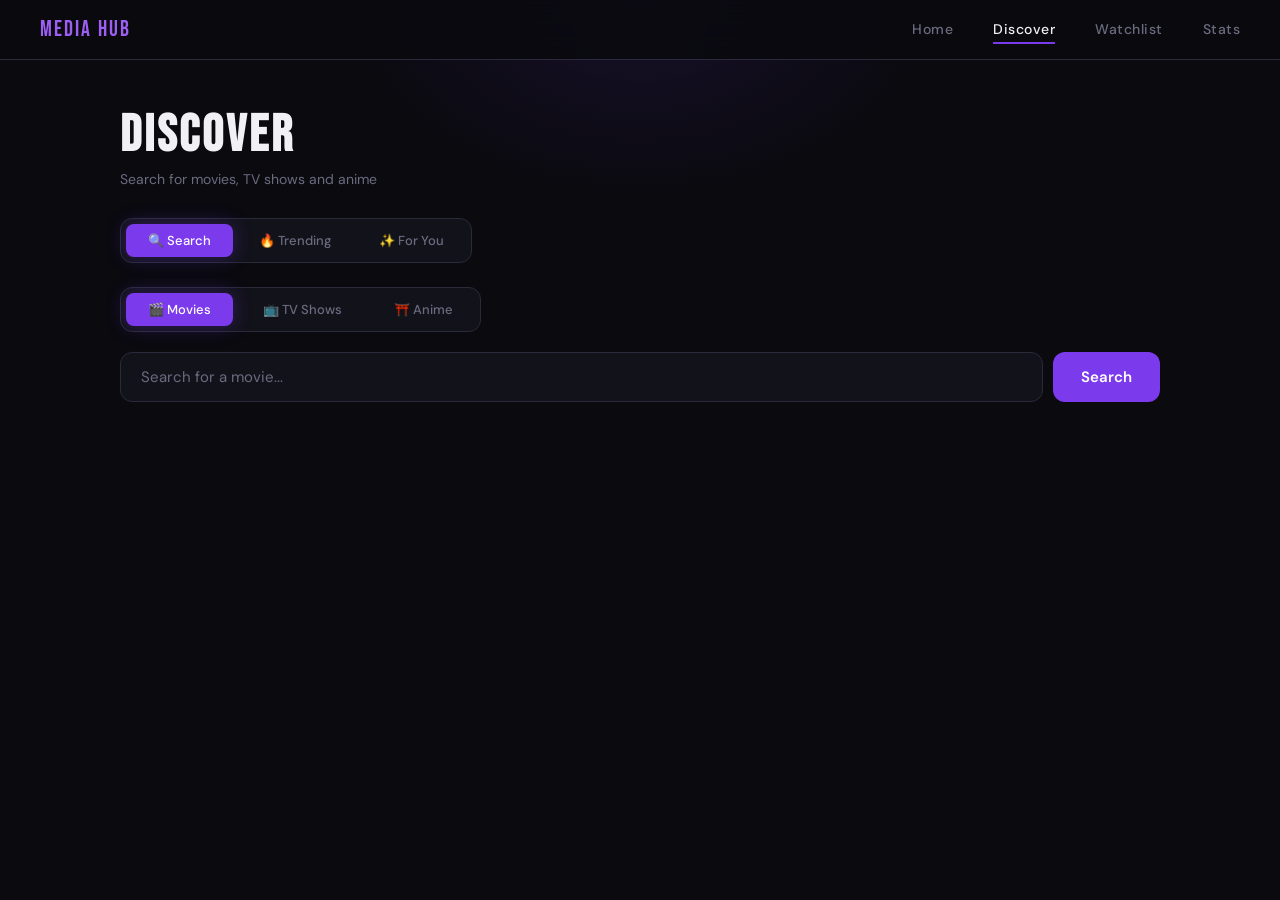
==== commit ad97c2d0: "Added a recomended page based on your watchlist" ====
--- a/Movie-watchlist/templates/index.html
+++ b/Movie-watchlist/templates/index.html
@@ -105,7 +105,6 @@
             margin-bottom: 30px;
         }
 
-        /* Mode tabs */
         .mode-tabs {
             display: flex;
             gap: 4px;
@@ -136,9 +135,6 @@
             box-shadow: 0 0 20px var(--purple-glow);
         }
 
-        /* Search section */
-        #search-section { }
-
         .toggle {
             display: flex;
             gap: 8px;
@@ -215,9 +211,6 @@
             transform: translateY(-1px);
         }
 
-        /* Trending section */
-        #trending-section { display: none; }
-
         .trending-toggle {
             display: flex;
             gap: 8px;
@@ -248,7 +241,6 @@
             box-shadow: 0 0 20px var(--purple-glow);
         }
 
-        /* Results grid */
         .results {
             display: grid;
             grid-template-columns: repeat(auto-fill, minmax(140px, 1fr));
@@ -372,6 +364,16 @@
             padding: 2px 8px;
             border-radius: 6px;
         }
+
+        .section-header {
+            font-family: 'Bebas Neue', sans-serif;
+            font-size: 22px;
+            letter-spacing: 2px;
+            margin-bottom: 14px;
+            margin-top: 24px;
+            grid-column: 1 / -1;
+            color: var(--text);
+        }
     </style>
 </head>
 <body>
@@ -387,13 +389,12 @@
         <h1 class="page-title" id="page-title">DISCOVER</h1>
         <p class="page-subtitle" id="page-subtitle">Search for movies, TV shows and anime</p>
 
-        <!-- Mode tabs -->
         <div class="mode-tabs">
-            <button class="mode-tab active" onclick="setMode('search')">🔍 Search</button>
-            <button class="mode-tab" onclick="setMode('trending')">🔥 Trending</button>
+            <button class="mode-tab active" onclick="setMode('search', this)">🔍 Search</button>
+            <button class="mode-tab" onclick="setMode('trending', this)">🔥 Trending</button>
+            <button class="mode-tab" onclick="setMode('recommendations', this)">✨ For You</button>
         </div>
 
-        <!-- Search section -->
         <div id="search-section">
             <div class="toggle">
                 <button class="active" id="btn-movie" onclick="setType('movie')">🎬 Movies</button>
@@ -406,8 +407,7 @@
             </div>
         </div>
 
-        <!-- Trending section -->
-        <div id="trending-section">
+        <div id="trending-section" style="display:none;">
             <div class="trending-toggle">
                 <button class="active" id="trend-movie" onclick="loadTrending('movie')">🎬 Movies</button>
                 <button id="trend-tv" onclick="loadTrending('tv')">📺 TV Shows</button>
@@ -415,6 +415,10 @@
             </div>
         </div>
 
+        <div id="recommendations-section" style="display:none;">
+            <p style="color: var(--muted); font-size: 13px; margin-bottom: 20px;">Based on your highest rated titles</p>
+        </div>
+
         <div class="results" id="results"></div>
     </div>
 
@@ -423,28 +427,33 @@
         let currentMode = "search";
         let currentTrendType = "movie";
 
-        function setMode(mode) {
+        function setMode(mode, btn) {
             currentMode = mode;
             document.querySelectorAll(".mode-tab").forEach(t => t.classList.remove("active"));
-            event.target.classList.add("active");
-
-            const searchSection = document.getElementById("search-section");
-            const trendingSection = document.getElementById("trending-section");
+            btn.classList.add("active");
+
+            document.getElementById("search-section").style.display = "none";
+            document.getElementById("trending-section").style.display = "none";
+            document.getElementById("recommendations-section").style.display = "none";
+            document.getElementById("results").innerHTML = "";
+
             const title = document.getElementById("page-title");
             const subtitle = document.getElementById("page-subtitle");
 
             if (mode === "search") {
-                searchSection.style.display = "block";
-                trendingSection.style.display = "none";
+                document.getElementById("search-section").style.display = "block";
                 title.textContent = "DISCOVER";
                 subtitle.textContent = "Search for movies, TV shows and anime";
-                document.getElementById("results").innerHTML = "";
-            } else {
-                searchSection.style.display = "none";
-                trendingSection.style.display = "block";
+            } else if (mode === "trending") {
+                document.getElementById("trending-section").style.display = "block";
                 title.textContent = "TRENDING";
                 subtitle.textContent = "What's popular this week";
                 loadTrending(currentTrendType);
+            } else if (mode === "recommendations") {
+                document.getElementById("recommendations-section").style.display = "block";
+                title.textContent = "FOR YOU";
+                subtitle.textContent = "Based on your highest rated titles";
+                loadRecommendations();
             }
         }
 
@@ -465,10 +474,8 @@
         async function searchMedia() {
             const query = document.getElementById("search-input").value;
             if (!query.trim()) return;
-
             const container = document.getElementById("results");
             container.innerHTML = `<div class="empty-state"><div class="icon">⏳</div><p>Searching...</p></div>`;
-
             const response = await fetch(`/search?q=${query}&type=${currentType}`);
             const items = await response.json();
             renderCards(items, false);
@@ -479,48 +486,77 @@
             document.getElementById("trend-movie").classList.toggle("active", type === "movie");
             document.getElementById("trend-tv").classList.toggle("active", type === "tv");
             document.getElementById("trend-anime").classList.toggle("active", type === "anime");
-
             const container = document.getElementById("results");
             container.innerHTML = `<div class="empty-state"><div class="icon">⏳</div><p>Loading...</p></div>`;
-
             const response = await fetch(`/api/trending/${type}`);
             const items = await response.json();
             renderCards(items, true);
         }
 
+        async function loadRecommendations() {
+            const container = document.getElementById("results");
+            container.innerHTML = `<div class="empty-state"><div class="icon">⏳</div><p>Finding recommendations...</p></div>`;
+            const response = await fetch("/api/recommendations");
+            const items = await response.json();
+
+            if (items.length === 0) {
+                container.innerHTML = `<div class="empty-state"><div class="icon">🎬</div><p>Add and rate some titles first so we can recommend more!</p></div>`;
+                return;
+            }
+
+            const movies = items.filter(i => i.media_type === "movie");
+            const tv = items.filter(i => i.media_type === "tv");
+            const anime = items.filter(i => i.media_type === "anime");
+
+            container.innerHTML = "";
+
+            function addSection(label, list) {
+                if (!list.length) return;
+                const header = document.createElement("p");
+                header.className = "section-header";
+                header.textContent = label;
+                container.appendChild(header);
+                list.forEach((item, i) => container.appendChild(buildCard(item, i, false)));
+            }
+
+            addSection("🎬 Movies", movies);
+            addSection("📺 TV Shows", tv);
+            addSection("⛩️ Anime", anime);
+        }
+
         function renderCards(items, showRank) {
             const container = document.getElementById("results");
             container.innerHTML = "";
-
             if (items.length === 0) {
                 container.innerHTML = `<div class="empty-state"><div class="icon">🔍</div><p>No results found</p></div>`;
                 return;
             }
-
-            items.forEach((item, i) => {
-                const card = document.createElement("div");
-                card.className = "movie-card";
-                card.style.animationDelay = `${i * 0.03}s`;
-                card.innerHTML = `
-                    <a href="/details?type=${item.media_type}&id=${item.tmdb_id}" style="text-decoration:none;">
-                        <div class="card-poster-wrap">
-                            ${item.poster && item.poster !== 'None'
-                                ? `<img src="${item.poster}" alt="${item.title}">`
-                                : `<div class="movie-card-no-poster">🎬</div>`}
-                            ${showRank ? `<div class="trending-rank">#${i + 1}</div>` : ""}
-                        </div>
-                    </a>
-                    <div class="card-info">
-                        <p title="${item.title}"><strong>${item.title}</strong></p>
-                        <p class="card-meta">
-                            ${item.year ? item.year : ""}
-                            ${item.rating ? `⭐ ${item.rating}` : ""}
-                        </p>
-                        <button class="add-btn" onclick="addMedia(${item.tmdb_id}, '${item.title.replace(/'/g, "\\'")}', '${item.poster}', '${item.media_type}')">+ Add</button>
+            items.forEach((item, i) => container.appendChild(buildCard(item, i, showRank)));
+        }
+
+        function buildCard(item, i, showRank) {
+            const card = document.createElement("div");
+            card.className = "movie-card";
+            card.style.animationDelay = `${i * 0.03}s`;
+            card.innerHTML = `
+                <a href="/details?type=${item.media_type}&id=${item.tmdb_id}" style="text-decoration:none;">
+                    <div class="card-poster-wrap">
+                        ${item.poster && item.poster !== 'None'
+                            ? `<img src="${item.poster}" alt="${item.title}">`
+                            : `<div class="movie-card-no-poster">🎬</div>`}
+                        ${showRank ? `<div class="trending-rank">#${i + 1}</div>` : ""}
                     </div>
-                `;
-                container.appendChild(card);
-            });
+                </a>
+                <div class="card-info">
+                    <p title="${item.title}"><strong>${item.title}</strong></p>
+                    <p class="card-meta">
+                        ${item.year ? item.year : ""}
+                        ${item.rating ? `⭐ ${item.rating}` : ""}
+                    </p>
+                    <button class="add-btn" onclick="addMedia(${item.tmdb_id}, '${item.title.replace(/'/g, "\\'")}', '${item.poster}', '${item.media_type}')">+ Add</button>
+                </div>
+            `;
+            return card;
         }
 
         async function addMedia(tmdb_id, title, poster, media_type) {
